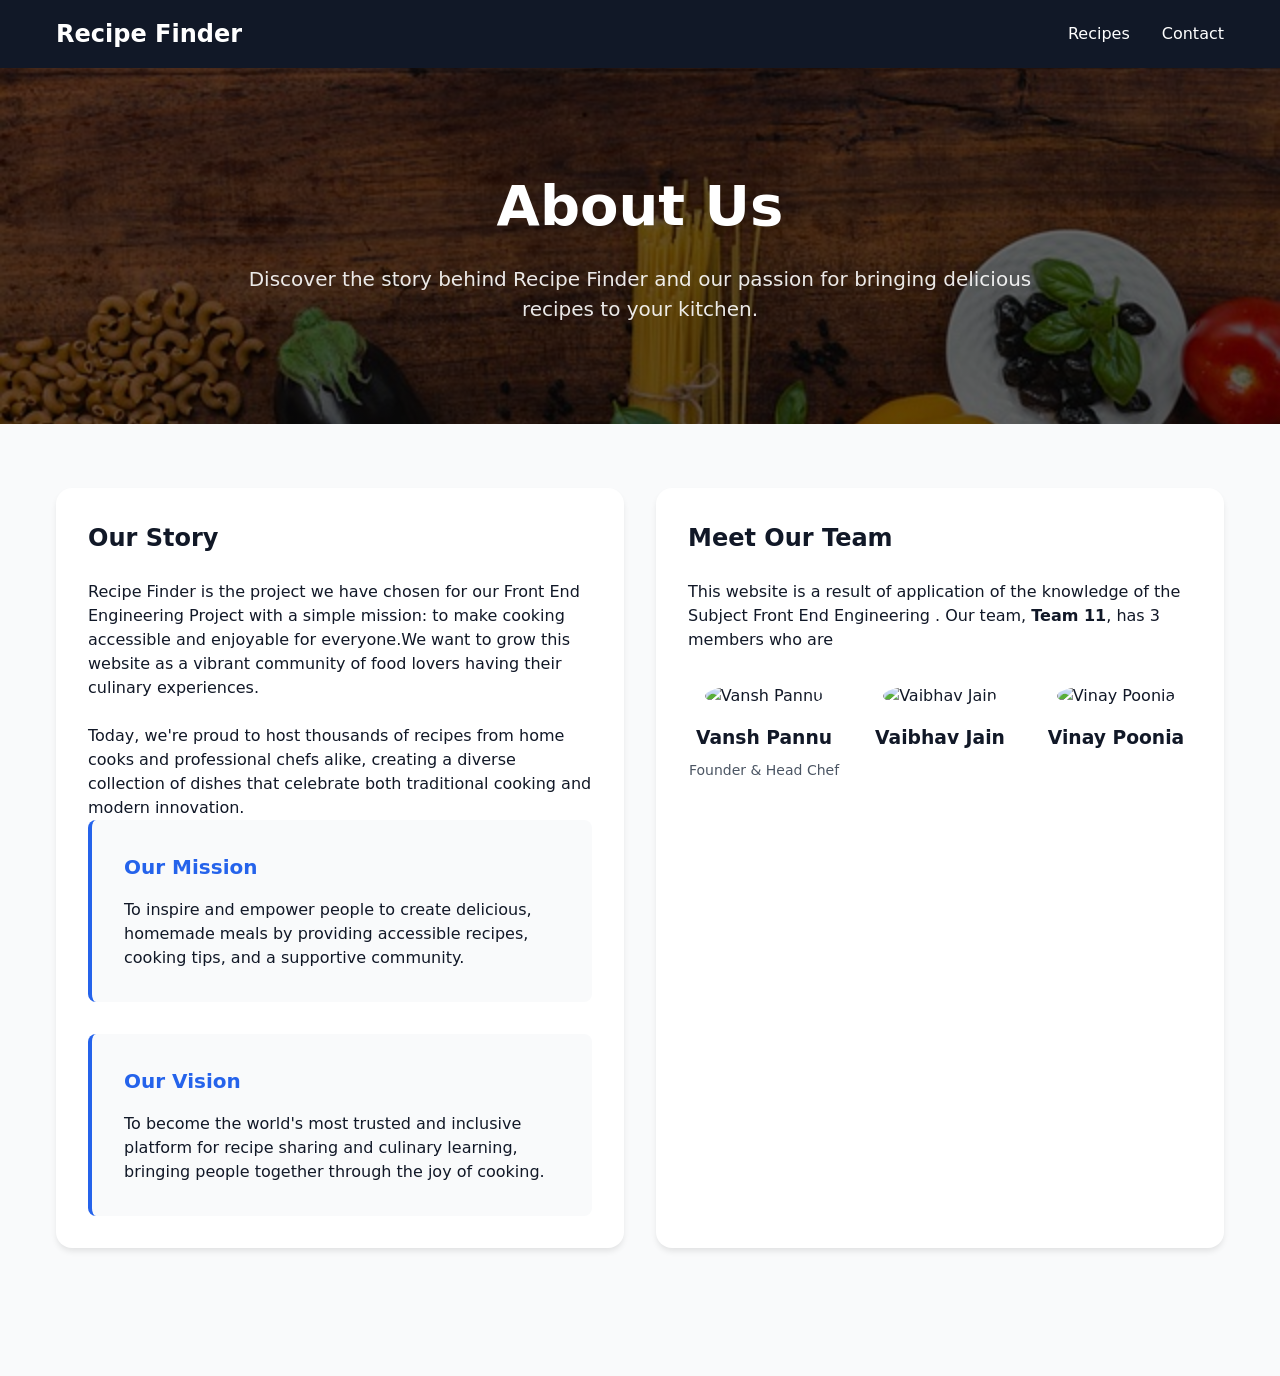
==== AboutUs.html @ b35d6cb0 "added About Us page's html code" ====
<!DOCTYPE html>
<html lang="en">
<head>
    <meta charset="UTF-8">
    <meta name="viewport" content="width=device-width, initial-scale=1.0">
    <title>About Us - Recipe Finder</title>
    <style>
        :root {
            --primary: #2563eb;
            --primary-dark: #1d4ed8;
            --gray-50: #f9fafb;
            --gray-100: #f3f4f6;
            --gray-200: #e5e7eb;
            --gray-600: #4b5563;
            --gray-700: #374151;
            --gray-900: #111827;
        }

        * {
            margin: 0;
            padding: 0;
            box-sizing: border-box;
        }

        body {
            font-family: system-ui, -apple-system, sans-serif;
            line-height: 1.5;
            background-color: var(--gray-50);
            color: var(--gray-900);
        }

        .header {
            background-color: var(--gray-900);
            padding: 1rem 0;
            position: fixed;
            width: 100%;
            top: 0;
            z-index: 100;
        }

        .nav-container {
            max-width: 1200px;
            margin: 0 auto;
            padding: 0 1rem;
            display: flex;
            justify-content: space-between;
            align-items: center;
        }

        .nav-logo {
            color: white;
            text-decoration: none;
            font-size: 1.5rem;
            font-weight: bold;
        }

        .nav-list {
            display: flex;
            gap: 2rem;
            list-style: none;
        }

        .nav-list a {
            color: white;
            text-decoration: none;
            transition: color 0.2s;
        }

        .nav-list a:hover {
            color: var(--primary);
        }

        .hero {
            height: 40vh;
            background: linear-gradient(rgba(0, 0, 0, 0.6), rgba(0, 0, 0, 0.6)), url('/images/heo-image.jpg');
            background-size: cover;
            background-position: center;
            display: flex;
            align-items: center;
            justify-content: center;
            text-align: center;
            color: white;
            padding: 2rem;
            margin-top: 4rem;
        }

        .hero-content {
            max-width: 800px;
        }

        .hero h1 {
            font-size: 3.5rem;
            margin-bottom: 1rem;
            font-weight: 800;
        }

        .hero p {
            font-size: 1.25rem;
            opacity: 0.9;
        }

        .container {
            max-width: 1200px;
            margin: 0 auto;
            padding: 4rem 1rem;
        }

        .content-grid {
            display: grid;
            grid-template-columns: repeat(2, 1fr);
            gap: 2rem;
            margin-bottom: 4rem;
        }

        .about-card {
            background: white;
            border-radius: 1rem;
            padding: 2rem;
            box-shadow: 0 4px 6px -1px rgba(0, 0, 0, 0.1);
        }

        .card-title {
            font-size: 1.5rem;
            margin-bottom: 1.5rem;
            color: var(--gray-900);
        }

        .mission-vision {
            display: grid;
            gap: 2rem;
        }

        .mission-item {
            padding: 2rem;
            background: var(--gray-50);
            border-radius: 0.5rem;
            border-left: 4px solid var(--primary);
        }

        .mission-item h3 {
            color: var(--primary);
            margin-bottom: 1rem;
            font-size: 1.25rem;
        }

        .team-grid {
            display: grid;
            grid-template-columns: repeat(3, 1fr);
            gap: 1.5rem;
            margin-top: 2rem;
        }

        .team-member {
            text-align: center;
        }

        .team-image {
            width: 150px;
            height: 150px;
            border-radius: 50%;
            margin-bottom: 1rem;
            object-fit: cover;
        }

        .team-name {
            font-weight: 600;
            color: var(--gray-900);
            margin-bottom: 0.5rem;
        }

        .team-role {
            color: var(--gray-600);
            font-size: 0.875rem;
        }

        
        @media (max-width: 768px) {
            .content-grid {
                grid-template-columns: 1fr;
            }

            .team-grid {
                grid-template-columns: repeat(2, 1fr);
            }

            .stats-grid {
                grid-template-columns: repeat(2, 1fr);
            }

            .hero h1 {
                font-size: 2.5rem;
            }

            .nav-list {
                display: none;
            }
        }

        @media (max-width: 480px) {
            .team-grid {
                grid-template-columns: 1fr;
            }

            .stats-grid {
                grid-template-columns: 1fr;
            }
        }
    </style>
</head>
<body>
    <header class="header">
        <nav class="nav-container">
            <a href="#" class="nav-logo">Recipe Finder</a>
            <ul class="nav-list">
                <li><a href="index.html">Recipes</a></li>
                <li><a href="ContactUs.html">Contact</a></li>
            </ul>
        </nav>
    </header>

    <section class="hero">
        <div class="hero-content">
            <h1>About Us</h1>
            <p>Discover the story behind Recipe Finder and our passion for bringing delicious recipes to your kitchen.</p>
        </div>
    </section>

    <div class="container">
        <div class="content-grid">
            <div class="about-card">
                <h2 class="card-title">Our Story</h2>
                <p>Recipe Finder is the project we have chosen for our Front End Engineering Project with a simple mission: to make cooking accessible and enjoyable for everyone.We want to grow this website as a vibrant community of food lovers having their culinary experiences.</p>
                <br>
                <p>Today, we're proud to host thousands of recipes from home cooks and professional chefs alike, creating a diverse collection of dishes that celebrate both traditional cooking and modern innovation.</p>
                
                <div class="mission-vision">
                    <div class="mission-item">
                        <h3>Our Mission</h3>
                        <p>To inspire and empower people to create delicious, homemade meals by providing accessible recipes, cooking tips, and a supportive community.</p>
                    </div>
                    <div class="mission-item">
                        <h3>Our Vision</h3>
                        <p>To become the world's most trusted and inclusive platform for recipe sharing and culinary learning, bringing people together through the joy of cooking.</p>
                    </div>
                </div>
            </div>

            <div class="about-card">
                <h2 class="card-title">Meet Our Team</h2>
                <p>This website is a result of application of the knowledge of the Subject Front End Engineering . Our team, <b>Team 11</b>, has 3 members who are </p>
                
                <div class="team-grid">
                    <div class="team-member">
                        <img src="berries.jpg" alt="Vansh Pannu" class="team-image">
                        <h3 class="team-name">Vansh Pannu</h3>
                        <p class="team-role">Founder & Head Chef</p>
                    </div>
                    <div class="team-member">
                        <img src="cheese.jpg" alt="Vaibhav Jain" class="team-image">
                        <h3 class="team-name">Vaibhav Jain</h3>
                        <p class="team-role"></p>
                    </div>
                    <div class="team-member">
                        <img src="cat.jpg" alt="Vinay Poonia" class="team-image">
                        <h3 class="team-name">Vinay Poonia</h3>
                        <p class="team-role"></p>
                    </div>
                </div>
            </div>
        </div>
</body>
</html>
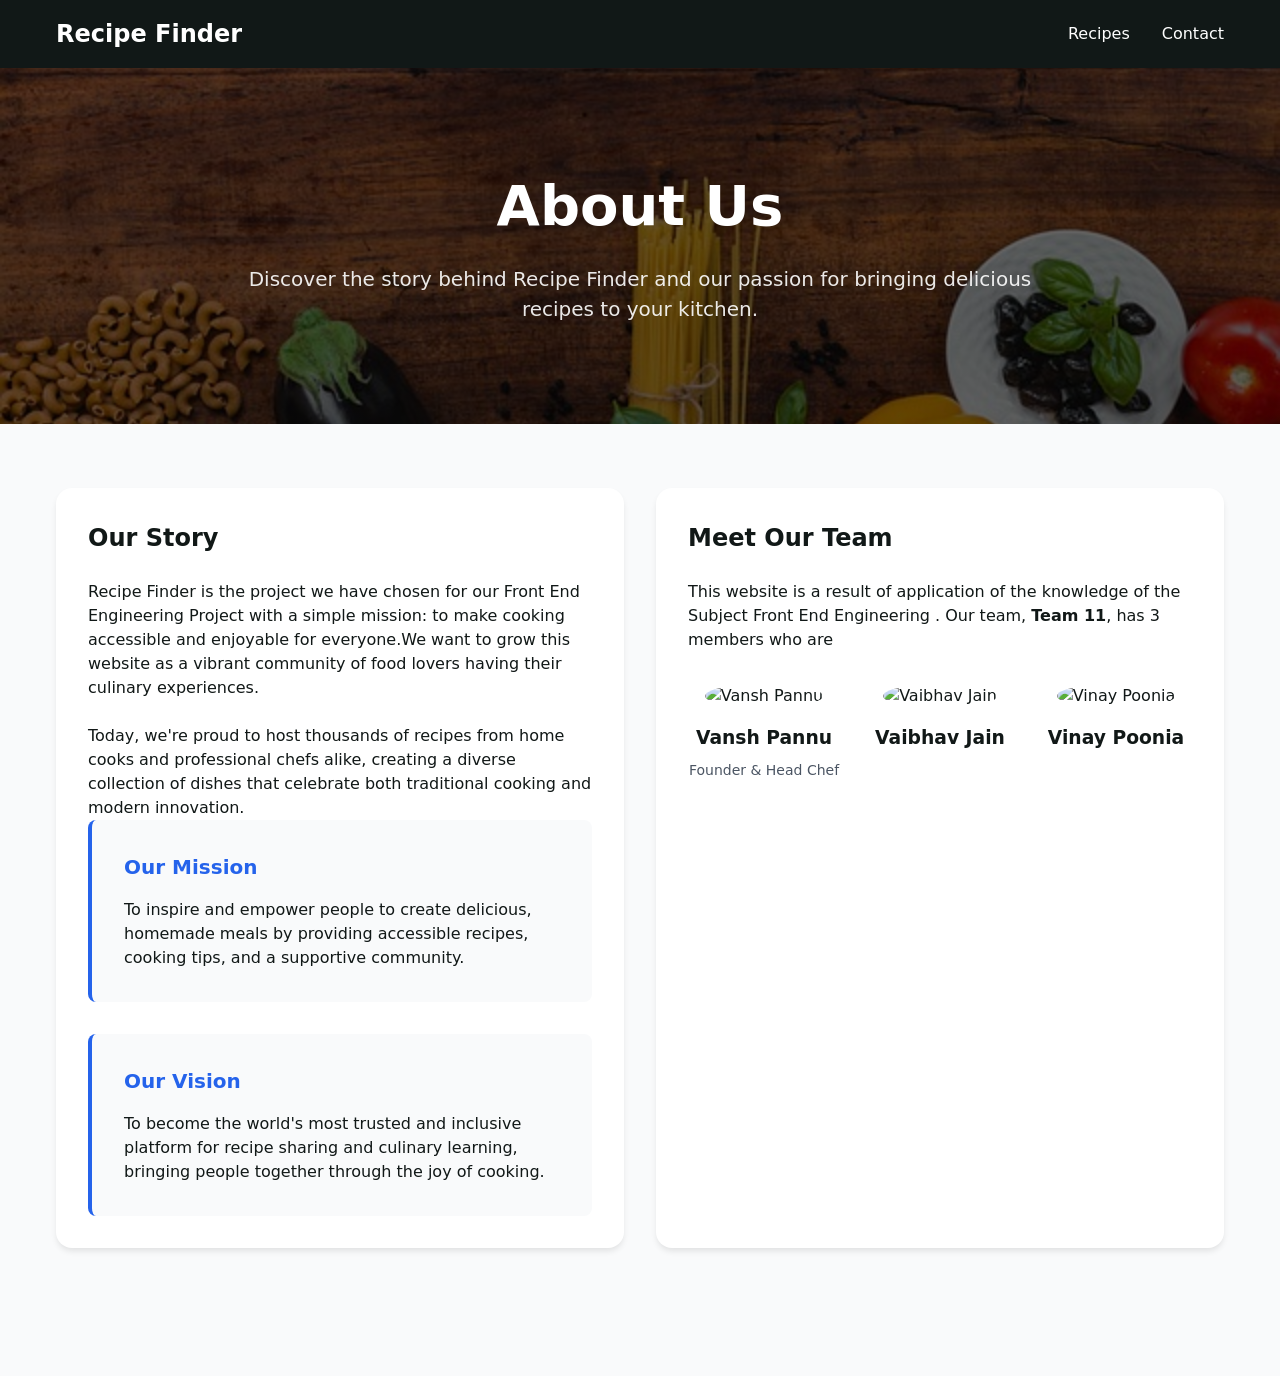
==== commit 696cbfbd: "changed background colour" ====
--- a/AboutUs.html
+++ b/AboutUs.html
@@ -13,7 +13,7 @@
             --gray-200: #e5e7eb;
             --gray-600: #4b5563;
             --gray-700: #374151;
-            --gray-900: #111827;
+            --gray-900: #111817;
         }
 
         * {
@@ -269,4 +269,4 @@
             </div>
         </div>
 </body>
-</html>+</html>
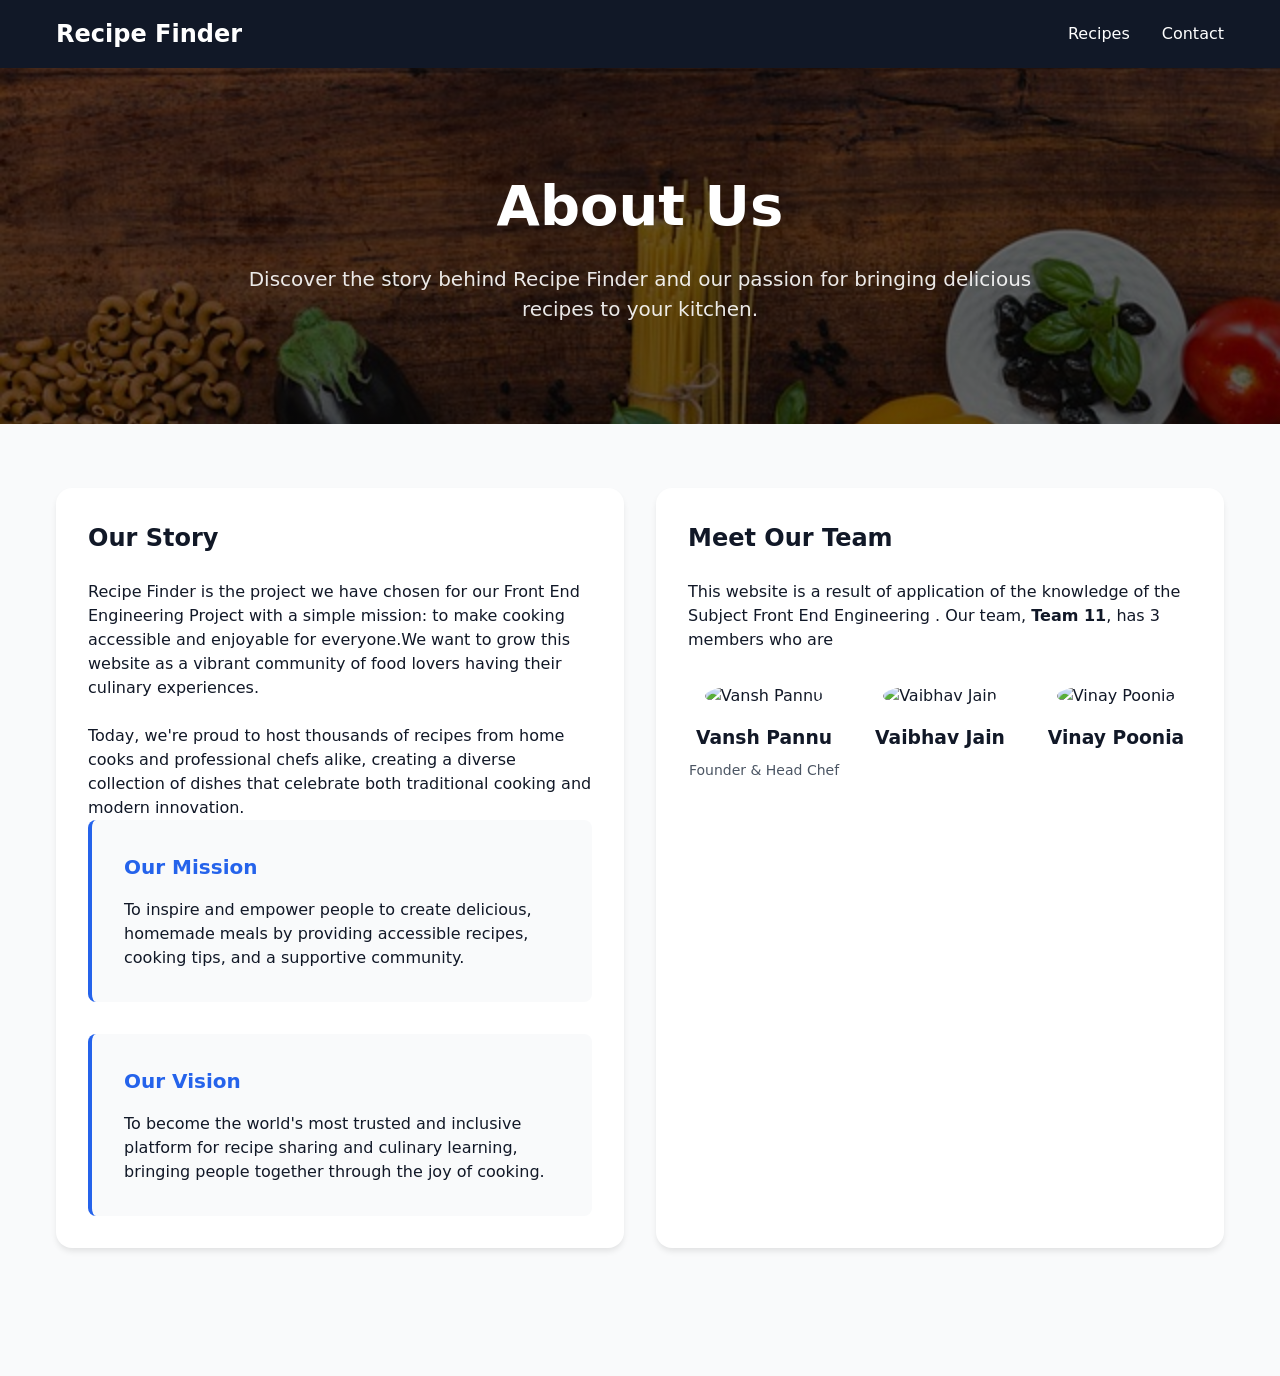
==== commit a4f0e1fc: "Update AboutUs.html" ====
--- a/AboutUs.html
+++ b/AboutUs.html
@@ -13,7 +13,7 @@
             --gray-200: #e5e7eb;
             --gray-600: #4b5563;
             --gray-700: #374151;
-            --gray-900: #111817;
+            --gray-900: #111827;
         }
 
         * {
